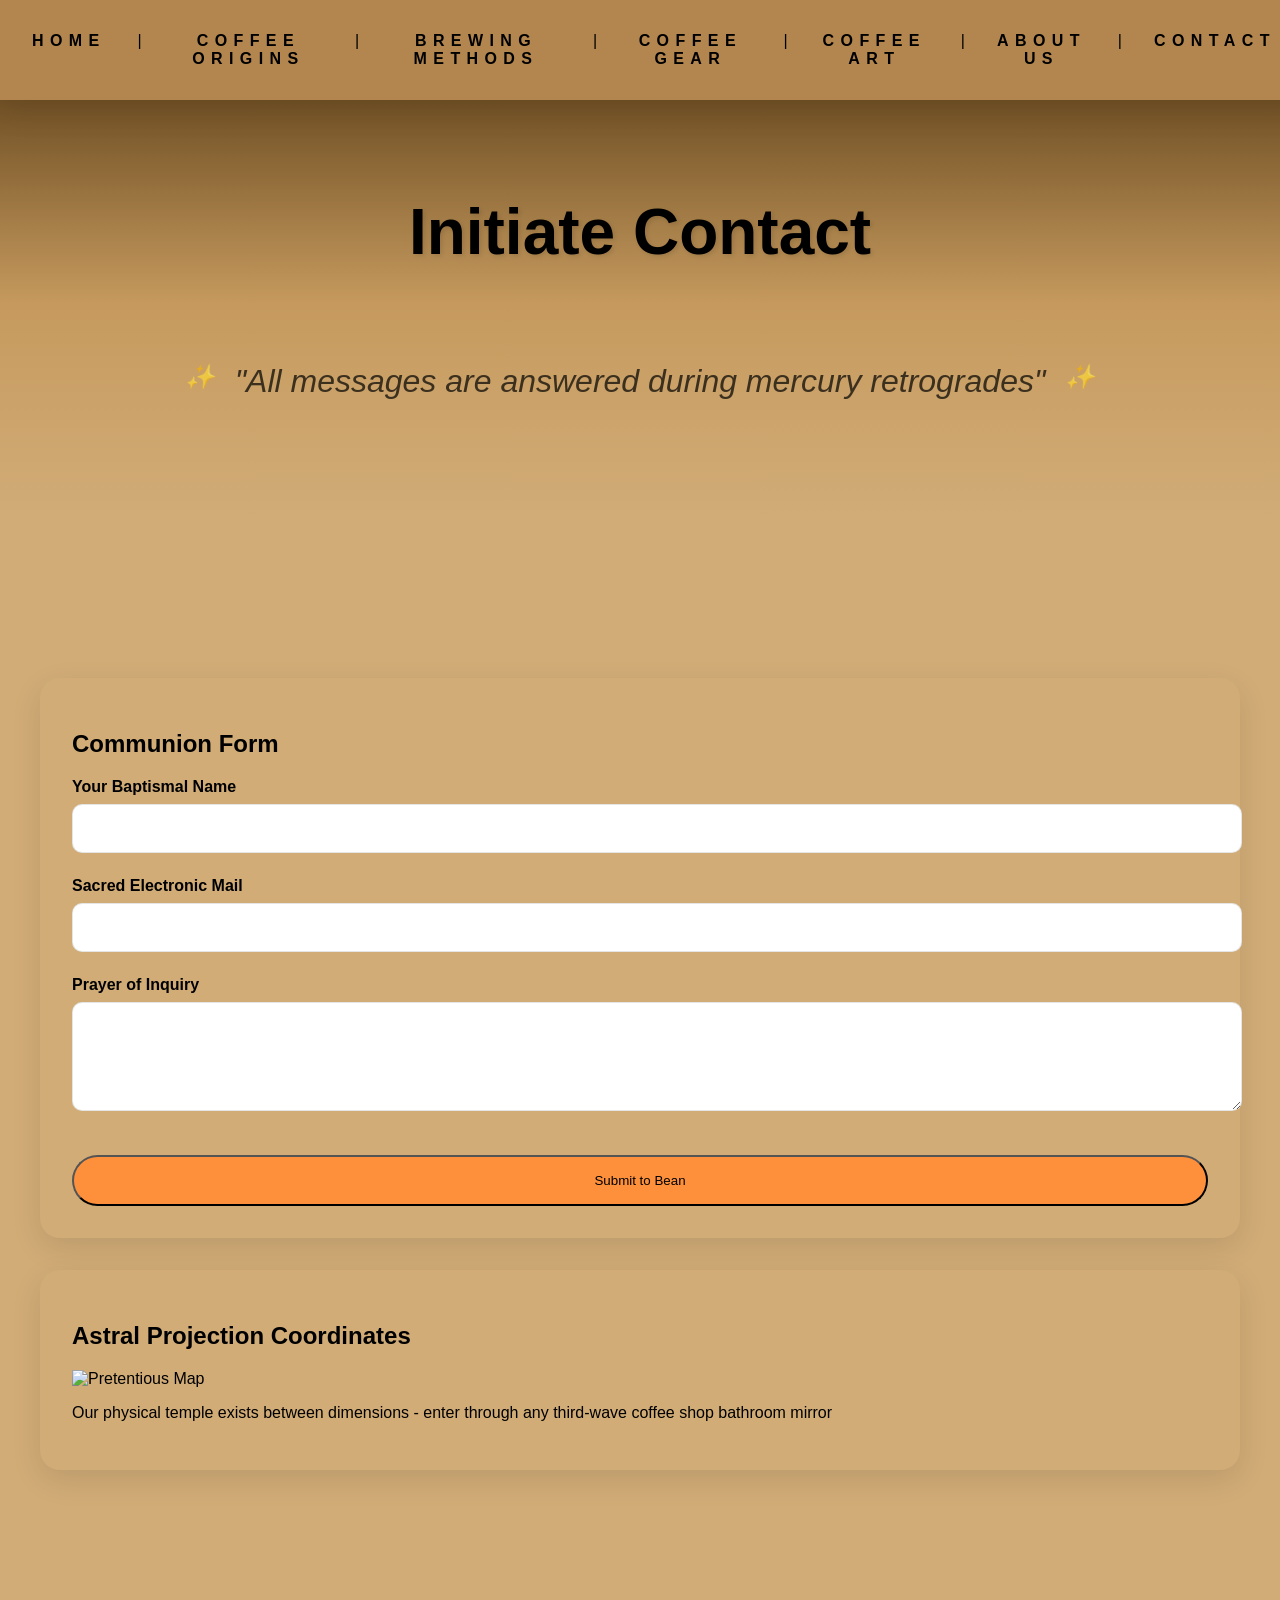
==== contact.html @ 89cf46e0 "Add files via upload" ====
<!DOCTYPE html>
<html lang="en">
<head>
    <meta charset="UTF-8">
    <meta name="viewport" content="width=device-width, initial-scale=1.0">
    <link rel="icon" type="image/x-icon" href="coffee-cup_924514.png">

    <!-- Google Analytics -->
    <script async src="https://www.googletagmanager.com/gtag/js?id=G-5EECN0SVDY"></script>
    <script>
      window.dataLayer = window.dataLayer || [];
      function gtag(){dataLayer.push(arguments);}
      gtag('js', new Date());
      gtag('config', 'G-5EECN0SVDY');
    </script>
    
    <!-- Userway Accessibility Widget -->
    <script src="https://cdn.userway.org/widget.js" data-account="xk2VcBqPvJ"></script>
    
    <title>Communion</title>
    <link rel="stylesheet" href="stylesheet.css">
</head>
<body class="sacred-scroll">
    <nav class="nav">
        <div class="nav-links">
            <a href="index.html" class="nav-link">Home</a>|
            <a href="beans.html" class="nav-link">Coffee Origins</a>|
            <a href="brewing.html" class="nav-link">Brewing Methods</a>|
            <a href="products.html" class="nav-link">Coffee Gear</a>|
            <a href="gallery.html" class="nav-link">Coffee Art</a>|
            <a href="about.html" class="nav-link">About Us</a>|
            <a href="contact.html" class="nav-link">Contact</a>|
        </div>
    </nav>
    
    <section class="hero">
        <h1>Initiate Contact</h1>
        <p class="pretentious-quote">"All messages are answered during mercury retrogrades"</p>
    </section>

    <main>
        <section class="content-section">
            <div class="bean-card">
                <h2>Communion Form</h2>
                <form class="enlightenment-form">
                    <div class="form-group">
                        <label for="name">Your Baptismal Name</label>
                        <input type="text" id="name" required>
                    </div>
                    
                    <div class="form-group">
                        <label for="email">Sacred Electronic Mail</label>
                        <input type="email" id="email" required>
                    </div>

                    <div class="form-group">
                        <label for="prayer">Prayer of Inquiry</label>
                        <textarea id="prayer" rows="5" required></textarea>
                    </div>

                    <button type="submit" class="enlightenment-cta">Submit to Bean</button>
                </form>
            </div>

            <div class="bean-card">
                <h2>Astral Projection Coordinates</h2>
                <img src="map.jpg" alt="Pretentious Map" class="sacred-map">
                <p>Our physical temple exists between dimensions - enter through any third-wave coffee shop bathroom mirror</p>
            </div>
        </section>
    </main>
    
    <!-- Footer -->
</body>
</html>
---- stylesheet.css ----
/* Here is the opening section for my styles*/

    :root {
        --sacred-beige: #d1ac77;
        --cool-brown:#b2864e;
        --ceremonial-brown: #6e4e23;
        --enlightenment-gold: #ff903b;
        --third-wave-shadow: 0 10px 30px rgba(0, 0, 0, 0.1);
    }

    body {
        margin: 0;
        font-family: 'Inter', sans-serif;
        background: var(--sacred-beige);
        min-height: 100vh;
        display: flex;
        flex-direction: column;
    }

    .nav {
        padding: 2rem;
        background: var(--cool-brown);
        position: fixed;
        width: 100%;
        box-shadow: var(--third-wave-shadow);
        backdrop-filter: blur(10px);
        z-index: 1000;

    }

    .nav-links {
        display: flex;
        gap: 2rem;
        justify-content: center;
        list-style: none;
        padding: 0;
    }

    .nav-link {
        text-decoration: none;
        text-transform: uppercase;
        letter-spacing: 0.4em;
        font-weight: 350;
        transition: all 0.5s ease;
        position: relative;
        color: black;
        font-weight: 550;
        text-align: center;
    }

    .nav-link:hover {
        transform: scale(1.1);
        color: var(--enlightenment-gold);
    }

    .nav-link::after {
        content: '☕';
        position: absolute;
        right: -20px;
        opacity: 0;
        transition: opacity 0.3s ease;
    }

    .nav-link:hover::after {
        opacity: 1;
    }

    .hero {
        height: 300px;
        display: flex;
        align-items: center;
        justify-content: center;
        flex-direction: column;
        text-align: center;
        padding: 4rem;
        position: relative;
        margin-top: 90px;
        background:
        linear-gradient(to bottom, #6e4e23, #c69a5e, #d1ac77),
        url("coffee-background.png") no-repeat, center;
    }

    .hero h1 {
        font-size: 4rem;
        margin-bottom: 2rem;
        font-weight: 700;
        line-height: 1.1;
        text-shadow: 2px 2px 4px rgba(0, 0, 0, 0.1);
    }

    .content-section {
        padding: 8rem 2rem;
        max-width: 1200px;
        margin: 0 auto;
    }

    .bean-card {
        background: var(--sacred-beige);
        padding: 2rem;
        border-radius: 20px;
        box-shadow: var(--third-wave-shadow);
        margin: 2rem 0;
        transition: transform 0.3s ease;
    }

    .bean-card:hover {
        transform: translateY(-10px);
    }

    .pretentious-quote {
        font-size: 2rem;
        text-align: center;
        margin: 4rem 0;
        font-style: italic;
        opacity: 0.7;
        position: relative;
    }

    .pretentious-quote::before,
    .pretentious-quote::after {
        content: '✨';
        position: absolute;
        font-size: 1.5rem;
    }

    .pretentious-quote::before { left: -50px; }
    .pretentious-quote::after { right: -50px; }

    footer {
        margin-top: auto;
        padding: 2rem;
        text-align: center;
        background: linear-gradient(to bottom,#d1ac77, #c69a5e, #6e4e23, #563d1b);
    }
    footer a:last-child {
        opacity: 0; /* Hide initially */
        visibility: hidden;
        transition: opacity 0.3s ease-in-out;
    }
    
    footer:hover a:last-child {
        opacity: 1; /* Show on hover */
        visibility: visible;
    }

    .blob {
        position: fixed;
        width: 500px;
        height: 500px;
        background: linear-gradient(45deg, var(--enlightenment-gold), #FFB300);
        border-radius: 50%;
        opacity: 0.05;
        z-index: -1;
    }

    .blob:nth-child(1) { top: -200px; left: -200px; }
    .blob:nth-child(2) { bottom: -300px; right: -200px; }

    .sacred-list .list-item {
        padding: 2rem;
        margin: 2rem 0;
        border-left: 4px solid var(--enlightenment-gold);
    }

    .tenet-grid {
        display: grid;
        gap: 2rem;
        grid-template-columns: repeat(auto-fit, minmax(300px, 1fr));
    }

    .blasphemy-alert {
        background: #fff3e0;
        padding: 2rem;
        border-radius: 15px;
        text-align: center;
    }

    .pathway {
        display: flex;
        justify-content: space-between;
        gap: 2rem;
    }

    .step-number {
        font-size: 2.5rem;
        opacity: 0.5;
    }

    .quiz-options {
        list-style: none;
        margin: 1rem 0;
    }

    .quiz-options {
        padding: 0.5rem;
        margin: 0.5rem 0;
        background: rgba(0,0,0,0.03);
        border-radius: 5px;
    }

    .enlightenment-cta {
        display: inline-block;
        padding: 1rem 2rem;
        background: var(--enlightenment-gold);
        border-radius: 50px;
        text-decoration: none;
        margin-top: 1rem;
        transition: transform 0.3s ease;
    }

    .enlightenment-cta:hover {
        transform: translateX(10px);
    }
    .bean-grid, .art-grid {
        display: grid;
        gap: 2rem;
        grid-template-columns: repeat(auto-fit, minmax(250px, 1fr));
    }

    .bean-type img, .art-piece img {
        height: 300px;
        object-fit: cover;
        border-radius: 15px;
        margin-bottom: 1rem;
    }

    .purity-list {
        list-style: none;
        font-size: 1.2rem;
    }

    .purity-list li {
        padding: 1rem;
        margin: 1rem 0;
        background: rgba(0,0,0,0.03);
        border-radius: 10px;
    }

    .enlightenment-form {
        display: flex;
        flex-direction: column;
        gap: 1.5rem;
    }

    .form-group label {
        display: block;
        margin-bottom: 0.5rem;
        font-weight: bold;
    }

    .form-group input, 
    .form-group textarea {
        width: 100%;
        padding: 1rem;
        border: 1px solid rgba(0,0,0,0.1);
        border-radius: 10px;
    }

    .sacred-map {
        height: 400px;
        object-fit: cover;
    }

    .timeline .era {
        padding: 2rem;
        border-left: 3px solid var(--enlightenment-gold);
        margin: 2rem 0;
    }
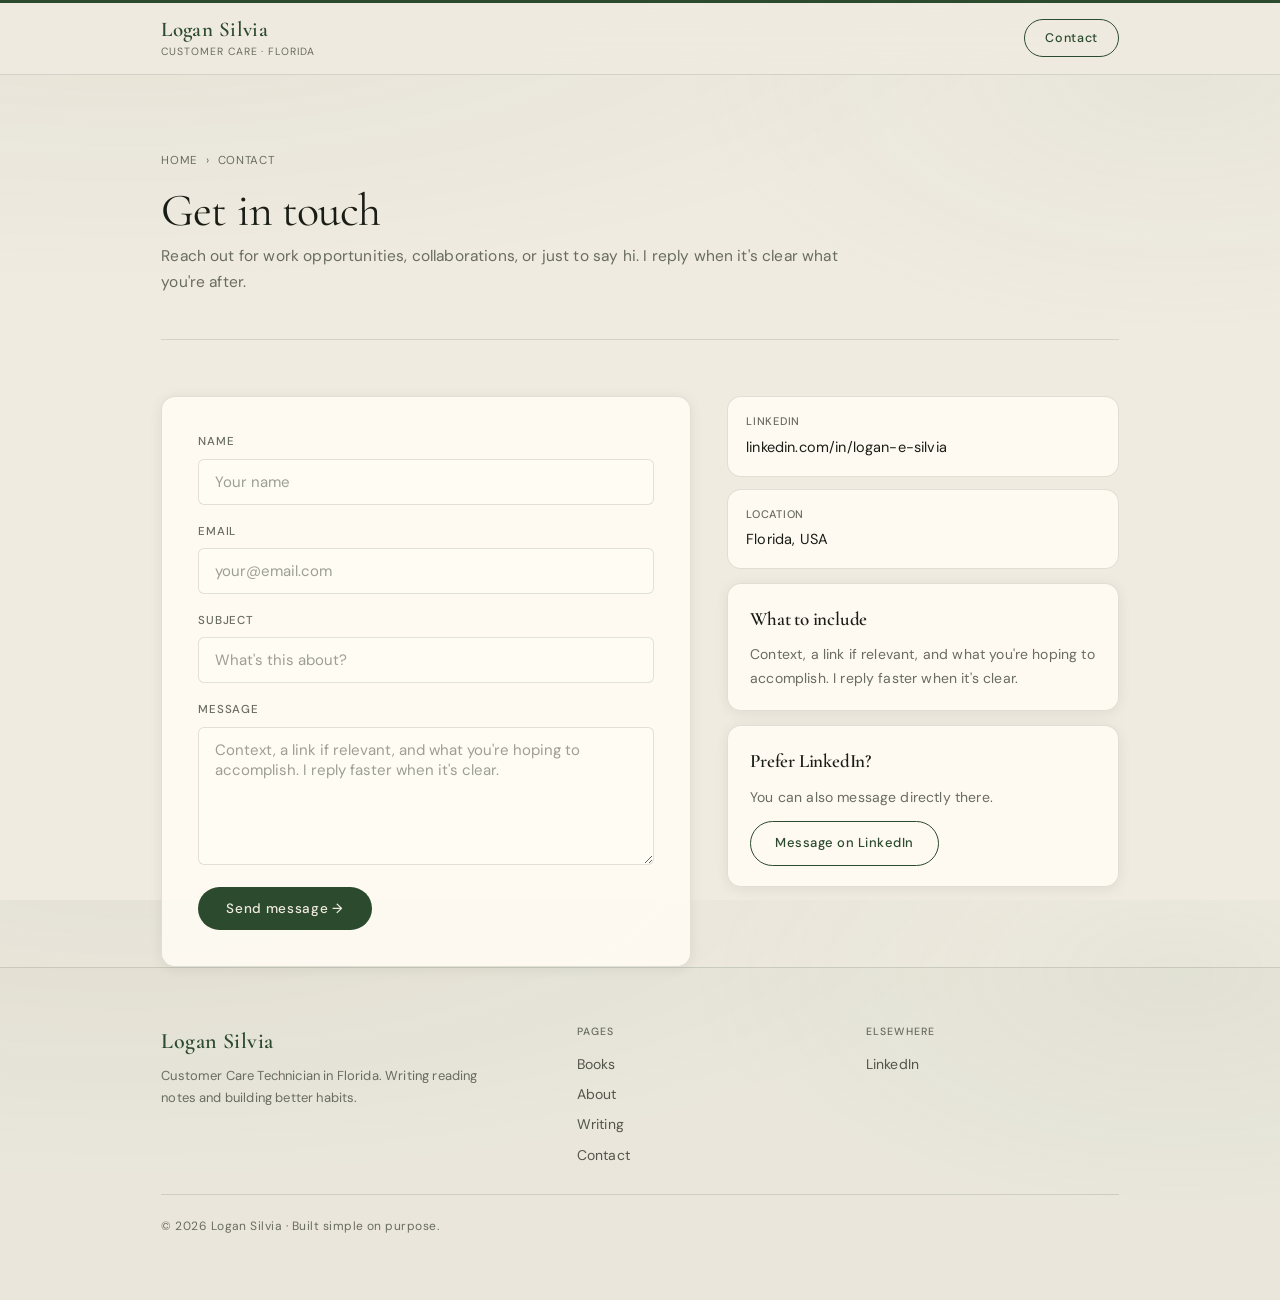
==== commit 87e96d6d: "Move site files to root directory and remove v3 folder" ====
--- a/contact.html
+++ b/contact.html
@@ -1,75 +1,188 @@
-<!DOCTYPE html>
-<html lang="en">
-<head>
-    <meta charset="UTF-8">
-    <meta name="viewport" content="width=device-width, initial-scale=1.0">
-    <link rel="icon" type="image/x-icon" href="coffee-cup_924514.png">
-
-    <!-- Google Analytics -->
-    <script async src="https://www.googletagmanager.com/gtag/js?id=G-5EECN0SVDY"></script>
-    <script>
-      window.dataLayer = window.dataLayer || [];
-      function gtag(){dataLayer.push(arguments);}
-      gtag('js', new Date());
-      gtag('config', 'G-5EECN0SVDY');
-    </script>
-    
-    <!-- Userway Accessibility Widget -->
-    <script src="https://cdn.userway.org/widget.js" data-account="xk2VcBqPvJ"></script>
-    
-    <title>Communion</title>
-    <link rel="stylesheet" href="stylesheet.css">
-</head>
-<body class="sacred-scroll">
-    <nav class="nav">
-        <div class="nav-links">
-            <a href="index.html" class="nav-link">Home</a>|
-            <a href="beans.html" class="nav-link">Coffee Origins</a>|
-            <a href="brewing.html" class="nav-link">Brewing Methods</a>|
-            <a href="products.html" class="nav-link">Coffee Gear</a>|
-            <a href="gallery.html" class="nav-link">Coffee Art</a>|
-            <a href="about.html" class="nav-link">About Us</a>|
-            <a href="contact.html" class="nav-link">Contact</a>|
-        </div>
-    </nav>
-    
-    <section class="hero">
-        <h1>Initiate Contact</h1>
-        <p class="pretentious-quote">"All messages are answered during mercury retrogrades"</p>
-    </section>
-
-    <main>
-        <section class="content-section">
-            <div class="bean-card">
-                <h2>Communion Form</h2>
-                <form class="enlightenment-form">
-                    <div class="form-group">
-                        <label for="name">Your Baptismal Name</label>
-                        <input type="text" id="name" required>
-                    </div>
-                    
-                    <div class="form-group">
-                        <label for="email">Sacred Electronic Mail</label>
-                        <input type="email" id="email" required>
-                    </div>
-
-                    <div class="form-group">
-                        <label for="prayer">Prayer of Inquiry</label>
-                        <textarea id="prayer" rows="5" required></textarea>
-                    </div>
-
-                    <button type="submit" class="enlightenment-cta">Submit to Bean</button>
-                </form>
-            </div>
-
-            <div class="bean-card">
-                <h2>Astral Projection Coordinates</h2>
-                <img src="map.jpg" alt="Pretentious Map" class="sacred-map">
-                <p>Our physical temple exists between dimensions - enter through any third-wave coffee shop bathroom mirror</p>
-            </div>
-        </section>
-    </main>
-    
-    <!-- Footer -->
-</body>
-</html>+<!doctype html>
+<html lang="en">
+
+<!-- Google tag (gtag.js) -->
+<script async src="https://www.googletagmanager.com/gtag/js?id=G-5EECN0SVDY"></script>
+<script>
+  window.dataLayer = window.dataLayer || [];
+  function gtag(){dataLayer.push(arguments);}
+  gtag('js', new Date());
+  gtag('config', 'G-5EECN0SVDY');
+</script>
+
+<head>
+  <meta charset="utf-8">
+  <meta name="viewport" content="width=device-width, initial-scale=1">
+  <meta name="description" content="Contact Logan Silvia.">
+  <title>Contact — Logan Silvia</title>
+  <link rel="preconnect" href="https://fonts.googleapis.com">
+  <link rel="preconnect" href="https://fonts.gstatic.com" crossorigin>
+  <link href="https://fonts.googleapis.com/css2?family=Cormorant+Garamond:ital,wght@0,300;0,400;0,600;1,300;1,400&family=DM+Sans:opsz,wght@9..40,300;9..40,400;9..40,500&display=swap" rel="stylesheet">
+  <link rel="stylesheet" href="style.css">
+  <style>
+    .form-wrap {
+      background: var(--surface);
+      border: 1px solid var(--line);
+      border-radius: var(--radius-lg);
+      padding: clamp(22px, 4vw, 36px);
+      box-shadow: var(--shadow-sm);
+    }
+    .submit-btn {
+      display: inline-flex;
+      align-items: center;
+      gap: 9px;
+      padding: 13px 28px;
+      background: var(--green);
+      color: var(--bg);
+      border: none;
+      border-radius: 999px;
+      font-family: 'DM Sans', sans-serif;
+      font-size: 13.5px;
+      font-weight: 500;
+      letter-spacing: .05em;
+      cursor: pointer;
+      transition: background .2s, transform .18s, box-shadow .18s;
+      margin-top: 4px;
+    }
+    .submit-btn:hover {
+      background: #1e3520;
+      transform: translateY(-1px);
+      box-shadow: 0 4px 20px rgba(28,52,30,.28);
+    }
+    .honeypot { display: none; }
+  </style>
+</head>
+<body>
+
+<header class="topbar">
+  <div class="wrap">
+    <nav class="nav">
+      <a class="brand" href="index.html" aria-label="Logan Silvia — Home">
+        <span class="brand-name">Logan Silvia</span>
+        <span class="brand-sub">Customer Care · Florida</span>
+      </a>
+      <a class="nav-cta" href="contact.html">Contact</a>
+    </nav>
+  </div>
+</header>
+
+<main>
+  <div class="wrap">
+    <div class="page-header reveal">
+      <div class="breadcrumb">
+        <a href="index.html">Home</a>
+        <span>›</span>
+        <span>Contact</span>
+      </div>
+      <h1 class="page-title">Get in touch</h1>
+      <p class="page-lead">Reach out for work opportunities, collaborations, or just to say hi. I reply when it's clear what you're after.</p>
+    </div>
+
+    <div class="two-col">
+
+      <!-- Form -->
+      <div class="reveal">
+        <div class="form-wrap">
+          <form
+            name="contact"
+            method="POST"
+            action="/success.html"
+            data-netlify="true"
+            netlify-honeypot="bot-field"
+          >
+            <input type="hidden" name="form-name" value="contact">
+            <p class="honeypot">
+              <label>Don't fill this out: <input name="bot-field"></label>
+            </p>
+
+            <div class="field">
+              <label for="name">Name</label>
+              <input type="text" id="name" name="name" placeholder="Your name" required>
+            </div>
+
+            <div class="field">
+              <label for="email">Email</label>
+              <input type="email" id="email" name="email" placeholder="your@email.com" required>
+            </div>
+
+            <div class="field">
+              <label for="subject">Subject</label>
+              <input type="text" id="subject" name="subject" placeholder="What's this about?">
+            </div>
+
+            <div class="field">
+              <label for="message">Message</label>
+              <textarea id="message" name="message" placeholder="Context, a link if relevant, and what you're hoping to accomplish. I reply faster when it's clear." required></textarea>
+            </div>
+
+            <button class="submit-btn" type="submit">Send message →</button>
+          </form>
+        </div>
+      </div>
+
+      <!-- Sidebar -->
+      <aside class="reveal">
+        <div class="contact-item">
+          <div>
+            <span class="contact-item-label">LinkedIn</span>
+            <span class="contact-item-val">
+              <a href="https://www.linkedin.com/in/logan-e-silvia/" target="_blank" rel="noopener">
+                linkedin.com/in/logan-e-silvia
+              </a>
+            </span>
+          </div>
+        </div>
+
+        <div class="contact-item">
+          <div>
+            <span class="contact-item-label">Location</span>
+            <span class="contact-item-val">Florida, USA</span>
+          </div>
+        </div>
+
+        <div class="info-block" style="margin-top:14px;">
+          <h3>What to include</h3>
+          <p>Context, a link if relevant, and what you're hoping to accomplish. I reply faster when it's clear.</p>
+        </div>
+
+        <div class="info-block" style="margin-top:14px;">
+          <h3>Prefer LinkedIn?</h3>
+          <p style="margin-bottom:12px;">You can also message directly there.</p>
+          <a class="btn btn-outline" href="https://www.linkedin.com/in/logan-e-silvia/" target="_blank" rel="noopener">Message on LinkedIn</a>
+        </div>
+      </aside>
+
+    </div>
+  </div>
+</main>
+
+<footer>
+  <div class="wrap">
+    <div class="foot-grid">
+      <div class="foot-brand-col">
+        <span class="foot-brand">Logan Silvia</span>
+        <p class="foot-tagline">Customer Care Technician in Florida. Writing reading notes and building better habits.</p>
+      </div>
+      <div>
+        <span class="foot-col-label">Pages</span>
+        <div class="foot-links">
+          <a href="books.html">Books</a>
+          <a href="about.html">About</a>
+          <a href="writing.html">Writing</a>
+          <a href="contact.html">Contact</a>
+        </div>
+      </div>
+      <div>
+        <span class="foot-col-label">Elsewhere</span>
+        <div class="foot-links">
+          <a href="https://www.linkedin.com/in/logan-e-silvia/" target="_blank" rel="noopener">LinkedIn</a>
+        </div>
+      </div>
+    </div>
+    <p class="foot-copy">© <span id="yr"></span> Logan Silvia · Built simple on purpose.</p>
+  </div>
+</footer>
+
+<script src="site.js" defer></script>
+</body>
+</html>
--- a/style.css
+++ b/style.css
@@ -0,0 +1,674 @@
+/* ============================================
+   Logan Silvia — style.css
+   Earthy Botanical Journal aesthetic
+   Fonts: Cormorant Garamond + DM Sans
+   ============================================ */
+
+/* ── Variables ── */
+:root {
+  --bg:        #f0ebe1;
+  --bg2:       #e9e3d8;
+  --surface:   rgba(255,252,244,.88);
+  --surface2:  rgba(255,252,244,.50);
+  --text:      #1a1d16;
+  --muted:     #696c61;
+  --green:     #2c4a2e;
+  --green2:    #4d7452;
+  --sage:      #7a9e7e;
+  --line:      rgba(30,44,25,.13);
+  --shadow:    0 6px 40px rgba(18,32,16,.10);
+  --shadow-sm: 0 2px 14px rgba(18,32,16,.07);
+  --radius:    6px;
+  --radius-lg: 14px;
+  --max:       1060px;
+  --pad:       clamp(20px, 4vw, 52px);
+  --h1:        clamp(54px, 9vw, 104px);
+  --h2:        clamp(28px, 4.5vw, 46px);
+  --h3:        clamp(17px, 2.2vw, 21px);
+}
+
+/* ── Reset ── */
+*, *::before, *::after { box-sizing: border-box; }
+html, body { margin: 0; height: 100%; }
+img { max-width: 100%; display: block; }
+a { color: inherit; text-decoration: none; }
+h1,h2,h3,h4 { margin: 0; }
+p { margin: 0; }
+
+/* ── Base ── */
+body {
+  font-family: 'DM Sans', sans-serif;
+  font-size: 16px;
+  line-height: 1.6;
+  letter-spacing: .01em;
+  color: var(--text);
+  background-color: var(--bg);
+  background-image:
+    radial-gradient(ellipse 140% 70% at 10% -5%, rgba(58,90,50,.07), transparent 52%),
+    radial-gradient(ellipse 80% 60% at 92% 8%,  rgba(122,158,126,.08), transparent 48%);
+  overflow-x: hidden;
+}
+
+/* Top accent bar */
+body::before {
+  content: '';
+  position: fixed;
+  top: 0; left: 0; right: 0;
+  height: 3px;
+  background: var(--green);
+  z-index: 200;
+}
+
+/* ── Layout ── */
+.wrap {
+  max-width: var(--max);
+  margin: 0 auto;
+  padding: 0 var(--pad);
+}
+
+/* ── Nav ── */
+.topbar {
+  position: sticky;
+  top: 3px;
+  z-index: 100;
+  backdrop-filter: blur(18px);
+  -webkit-backdrop-filter: blur(18px);
+  background: rgba(240,235,225,.84);
+  border-bottom: 1px solid var(--line);
+}
+.nav {
+  display: flex;
+  align-items: center;
+  justify-content: space-between;
+  padding: 16px 0;
+}
+.brand {
+  text-decoration: none;
+  line-height: 1;
+}
+.brand-name {
+  font-family: 'Cormorant Garamond', serif;
+  font-size: 21px;
+  font-weight: 600;
+  letter-spacing: .02em;
+  color: var(--green);
+  display: block;
+  padding-bottom: 5px;
+}
+.brand-sub {
+  display: block;
+  font-family: 'DM Sans', sans-serif;
+  font-size: 10.5px;
+  font-weight: 400;
+  letter-spacing: .09em;
+  text-transform: uppercase;
+  color: var(--muted);
+  margin-top: 2px;
+}
+.nav-cta {
+  display: inline-flex;
+  align-items: center;
+  gap: 7px;
+  padding: 8px 20px;
+  border: 1px solid var(--green);
+  border-radius: 999px;
+  font-size: 12.5px;
+  font-weight: 500;
+  letter-spacing: .05em;
+  color: var(--green);
+  transition: background .2s, color .2s;
+}
+.nav-cta:hover {
+  background: var(--green);
+  color: var(--bg);
+}
+
+/* ── Hero ── */
+.hero {
+  position: relative;
+  height: 86vh;
+  min-height: 480px;
+  display: flex;
+  align-items: flex-end;
+  overflow: hidden;
+}
+.hero-img {
+  position: absolute;
+  inset: 0;
+  width: 100%;
+  height: 100%;
+  object-fit: cover;
+  object-position: center 55%;
+}
+.hero-overlay {
+  position: absolute;
+  inset: 0;
+  background: linear-gradient(
+    to bottom,
+    rgba(8,16,6,.38) 0%,
+    rgba(8,16,6,.52) 40%,
+    rgba(8,16,6,.86) 100%
+  );
+}
+.hero-content {
+  position: relative;
+  z-index: 2;
+  width: 100%;
+  padding: 0 var(--pad) clamp(40px, 8vh, 90px);
+  max-width: calc(var(--max) + var(--pad) * 2);
+  margin: 0 auto;
+}
+.hero-eyebrow {
+  font-family: 'DM Sans', sans-serif;
+  font-size: 11px;
+  font-weight: 500;
+  letter-spacing: .16em;
+  text-transform: uppercase;
+  color: rgba(255,255,255,.78);
+  display: block;
+  margin-bottom: 14px;
+}
+.hero h1 {
+  font-family: 'Cormorant Garamond', serif;
+  font-size: var(--h1);
+  font-weight: 500;
+  letter-spacing: -.025em;
+  line-height: .92;
+  color: #fff;
+  text-shadow: 0 2px 24px rgba(0,0,0,.35);
+  margin-bottom: 18px;
+}
+.hero-sub {
+  font-size: 15.5px;
+  color: rgba(255,255,255,.88);
+  letter-spacing: .02em;
+  max-width: 48ch;
+  line-height: 1.65;
+  text-shadow: 0 1px 8px rgba(0,0,0,.3);
+}
+.hero-actions {
+  display: flex;
+  gap: 12px;
+  margin-top: 24px;
+  flex-wrap: wrap;
+}
+
+/* ── Buttons ── */
+.btn {
+  display: inline-flex;
+  align-items: center;
+  gap: 8px;
+  padding: 11px 24px;
+  border-radius: 999px;
+  font-size: 13px;
+  font-weight: 500;
+  letter-spacing: .04em;
+  border: 1px solid transparent;
+  cursor: pointer;
+  transition: transform .18s ease, background .18s ease, box-shadow .18s ease, color .18s ease;
+  white-space: nowrap;
+}
+.btn:hover { transform: translateY(-1px); }
+.btn-primary {
+  background: var(--green);
+  color: var(--bg);
+  border-color: var(--green);
+}
+.btn-primary:hover {
+  background: #1e3520;
+  box-shadow: 0 4px 22px rgba(28,52,30,.30);
+}
+.btn-outline {
+  background: transparent;
+  color: var(--green);
+  border-color: var(--green);
+}
+.btn-outline:hover {
+  background: var(--green);
+  color: var(--bg);
+}
+.btn-ghost {
+  background: var(--surface);
+  color: var(--text);
+  border-color: var(--line);
+}
+.btn-ghost:hover {
+  background: rgba(255,252,244,.96);
+  box-shadow: var(--shadow-sm);
+}
+.btn-hero {
+  background: rgba(255,255,255,.14);
+  color: #fff;
+  border-color: rgba(255,255,255,.38);
+  backdrop-filter: blur(4px);
+}
+.btn-hero:hover {
+  background: rgba(255,255,255,.24);
+  border-color: rgba(255,255,255,.6);
+}
+.btn-hero-primary {
+  background: #fff;
+  color: var(--green);
+  border-color: #fff;
+}
+.btn-hero-primary:hover {
+  background: var(--bg);
+  box-shadow: 0 4px 22px rgba(0,0,0,.18);
+}
+
+/* ── Sections ── */
+section { padding: clamp(52px, 7.5vw, 96px) 0; }
+section + section { padding-top: 0; }
+.section-label {
+  display: block;
+  font-family: 'DM Sans', sans-serif;
+  font-size: 11px;
+  font-weight: 500;
+  letter-spacing: .14em;
+  text-transform: uppercase;
+  color: var(--sage);
+  margin-bottom: 8px;
+}
+.section-title {
+  font-family: 'Cormorant Garamond', serif;
+  font-size: var(--h2);
+  font-weight: 400;
+  letter-spacing: -.015em;
+  line-height: 1.1;
+  color: var(--text);
+  margin-bottom: 12px;
+}
+.section-lead {
+  font-size: 15px;
+  color: var(--muted);
+  max-width: 62ch;
+  line-height: 1.7;
+}
+.section-head {
+  margin-bottom: clamp(24px, 3.5vw, 40px);
+}
+
+/* ── Cards ── */
+.card-grid {
+  display: grid;
+  grid-template-columns: repeat(3, 1fr);
+  gap: 18px;
+}
+@media (max-width: 840px) {
+  .card-grid { grid-template-columns: 1fr 1fr; }
+}
+@media (max-width: 560px) {
+  .card-grid { grid-template-columns: 1fr; }
+}
+
+.card {
+  background: var(--surface);
+  border: 1px solid var(--line);
+  border-radius: var(--radius-lg);
+  padding: 26px 22px;
+  box-shadow: var(--shadow-sm);
+  transition: transform .22s ease, box-shadow .22s ease, border-color .22s ease;
+}
+a.card { display: block; color: inherit; }
+.card:hover {
+  transform: translateY(-3px);
+  box-shadow: var(--shadow);
+  border-color: rgba(44,74,46,.22);
+}
+.card-icon {
+  font-size: 26px;
+  display: block;
+  margin-bottom: 14px;
+}
+.card h3 {
+  font-family: 'Cormorant Garamond', serif;
+  font-size: 22px;
+  font-weight: 600;
+  letter-spacing: -.01em;
+  margin-bottom: 8px;
+  color: var(--text);
+}
+.card p {
+  font-size: 14px;
+  color: var(--muted);
+  line-height: 1.7;
+  margin-bottom: 18px;
+}
+.card-link {
+  font-size: 12.5px;
+  font-weight: 500;
+  letter-spacing: .05em;
+  color: var(--green);
+  display: inline-flex;
+  align-items: center;
+  gap: 5px;
+}
+
+/* ── Page Header ── */
+.page-header {
+  padding: clamp(44px, 7vw, 80px) 0 clamp(24px, 3.5vw, 44px);
+  border-bottom: 1px solid var(--line);
+  margin-bottom: clamp(32px, 5vw, 56px);
+}
+.breadcrumb {
+  display: flex;
+  align-items: center;
+  gap: 8px;
+  font-size: 11.5px;
+  color: var(--muted);
+  letter-spacing: .06em;
+  text-transform: uppercase;
+  margin-bottom: 16px;
+}
+.breadcrumb a:hover { color: var(--green); }
+.page-title {
+  font-family: 'Cormorant Garamond', serif;
+  font-size: var(--h2);
+  font-weight: 400;
+  letter-spacing: -.02em;
+  line-height: 1.05;
+  color: var(--text);
+  margin-bottom: 10px;
+}
+.page-lead {
+  font-size: 15.5px;
+  color: var(--muted);
+  max-width: 64ch;
+  line-height: 1.65;
+}
+
+/* ── Post List ── */
+.post-list {
+  display: flex;
+  flex-direction: column;
+  gap: 14px;
+}
+.post {
+  background: var(--surface);
+  border: 1px solid var(--line);
+  border-radius: var(--radius-lg);
+  padding: 20px 22px;
+  transition: border-color .2s ease;
+}
+.post:hover { border-color: rgba(44,74,46,.22); }
+.post-meta {
+  display: flex;
+  flex-wrap: wrap;
+  gap: 7px;
+  margin-bottom: 9px;
+}
+.tag {
+  display: inline-flex;
+  align-items: center;
+  padding: 3px 10px;
+  border-radius: 999px;
+  font-size: 11px;
+  font-weight: 500;
+  letter-spacing: .05em;
+  text-transform: uppercase;
+  border: 1px solid var(--line);
+  background: var(--surface2);
+  color: var(--muted);
+}
+.post h3 {
+  font-family: 'Cormorant Garamond', serif;
+  font-size: 20px;
+  font-weight: 600;
+  letter-spacing: -.01em;
+  margin-bottom: 6px;
+  color: var(--text);
+}
+.post p {
+  font-size: 14px;
+  color: var(--muted);
+  line-height: 1.7;
+}
+
+/* ── Chips ── */
+.chips {
+  display: flex;
+  flex-wrap: wrap;
+  gap: 8px;
+}
+.chip {
+  padding: 6px 14px;
+  border-radius: 999px;
+  font-size: 12px;
+  font-weight: 500;
+  letter-spacing: .04em;
+  border: 1px solid var(--line);
+  background: var(--surface2);
+  color: var(--text);
+}
+
+/* ── Two-column layout ── */
+.two-col {
+  display: grid;
+  grid-template-columns: 1.15fr .85fr;
+  gap: 36px;
+  align-items: start;
+}
+@media (max-width: 800px) {
+  .two-col { grid-template-columns: 1fr; }
+}
+
+/* ── Info blocks (sidebar) ── */
+.info-block {
+  background: var(--surface);
+  border: 1px solid var(--line);
+  border-radius: var(--radius-lg);
+  padding: 20px 22px;
+  box-shadow: var(--shadow-sm);
+}
+.info-block + .info-block { margin-top: 14px; }
+.info-block h3 {
+  font-family: 'Cormorant Garamond', serif;
+  font-size: 19px;
+  font-weight: 600;
+  margin-bottom: 8px;
+  letter-spacing: -.01em;
+}
+.info-block p {
+  font-size: 14px;
+  color: var(--muted);
+  line-height: 1.72;
+}
+
+/* ── Section divider ── */
+.divider {
+  height: 1px;
+  background: var(--line);
+  border-radius: 999px;
+  margin: 28px 0;
+}
+
+/* ── Intro nav links (homepage) ── */
+.intro-links {
+  display: flex;
+  flex-direction: column;
+  gap: 11px;
+  padding-top: 65px;
+
+}
+.nav-item {
+  display: flex;
+  align-items: center;
+  gap: 16px;
+  padding: 17px 20px;
+  background: var(--surface);
+  border: 1px solid var(--line);
+  border-radius: var(--radius-lg);
+  box-shadow: var(--shadow-sm);
+  transition: transform .2s ease, box-shadow .2s ease, border-color .2s ease;
+  color: inherit;
+}
+.nav-item:hover {
+  transform: translateX(5px);
+  box-shadow: var(--shadow);
+  border-color: rgba(44,74,46,.2);
+}
+.nav-item-icon { display: none; }
+.nav-item-label {
+  font-family: 'Cormorant Garamond', serif;
+  font-size: 20px;
+  font-weight: 600;
+  color: var(--text);
+  display: block;
+  letter-spacing: -.01em;
+  line-height: 1;
+}
+.nav-item-desc {
+  font-size: 12.5px;
+  color: var(--muted);
+  display: block;
+  margin-top: 3px;
+  letter-spacing: .01em;
+}
+.nav-item-arrow {
+  margin-left: auto;
+  font-size: 18px;
+  color: var(--sage);
+  transition: transform .2s ease;
+  flex-shrink: 0;
+}
+.nav-item:hover .nav-item-arrow {
+  transform: translateX(4px);
+  color: var(--green);
+}
+
+/* ── Forms ── */
+.field {
+  display: flex;
+  flex-direction: column;
+  gap: 7px;
+  margin-bottom: 18px;
+}
+label {
+  font-size: 11.5px;
+  font-weight: 500;
+  letter-spacing: .07em;
+  text-transform: uppercase;
+  color: var(--muted);
+}
+input, textarea, select {
+  width: 100%;
+  padding: 12px 16px;
+  border: 1px solid var(--line);
+  border-radius: var(--radius);
+  background: var(--surface);
+  color: var(--text);
+  font-family: 'DM Sans', sans-serif;
+  font-size: 15px;
+  outline: none;
+  transition: border-color .2s, box-shadow .2s;
+  appearance: none;
+}
+textarea { min-height: 138px; resize: vertical; }
+input:focus, textarea:focus {
+  border-color: var(--sage);
+  box-shadow: 0 0 0 3px rgba(122,158,126,.18);
+}
+input::placeholder, textarea::placeholder { color: var(--muted); opacity: .65; }
+
+/* ── Contact info sidebar ── */
+.contact-item {
+  display: flex;
+  align-items: flex-start;
+  gap: 14px;
+  padding: 16px 18px;
+  background: var(--surface);
+  border: 1px solid var(--line);
+  border-radius: var(--radius-lg);
+}
+.contact-item + .contact-item { margin-top: 12px; }
+.contact-item-icon { font-size: 20px; margin-top: 2px; flex-shrink: 0; }
+.contact-item-label {
+  font-size: 11px;
+  font-weight: 500;
+  letter-spacing: .07em;
+  text-transform: uppercase;
+  color: var(--muted);
+  margin-bottom: 3px;
+  display: block;
+}
+.contact-item-val {
+  font-size: 14.5px;
+  color: var(--text);
+}
+.contact-item-val a:hover { color: var(--green); text-decoration: underline; }
+
+/* ── Footer ── */
+footer {
+  padding: clamp(36px, 5vw, 56px) 0 clamp(40px, 5vw, 64px);
+  border-top: 1px solid var(--line);
+  background: rgba(28,38,22,.025);
+}
+.foot-grid {
+  display: grid;
+  grid-template-columns: 1.5fr 1fr 1fr;
+  gap: 36px;
+  margin-bottom: 28px;
+}
+@media (max-width: 680px) {
+  .foot-grid { grid-template-columns: 1fr 1fr; }
+  .foot-brand-col { grid-column: span 2; }
+}
+.foot-brand {
+  font-family: 'Cormorant Garamond', serif;
+  font-size: 22px;
+  font-weight: 600;
+  color: var(--green);
+  letter-spacing: .02em;
+  display: block;
+  margin-bottom: 6px;
+}
+.foot-tagline {
+  font-size: 13px;
+  color: var(--muted);
+  line-height: 1.65;
+  max-width: 36ch;
+}
+.foot-col-label {
+  font-size: 10.5px;
+  font-weight: 500;
+  letter-spacing: .11em;
+  text-transform: uppercase;
+  color: var(--muted);
+  display: block;
+  margin-bottom: 12px;
+}
+.foot-links {
+  display: flex;
+  flex-direction: column;
+  gap: 8px;
+}
+.foot-links a {
+  font-size: 14px;
+  color: var(--text);
+  opacity: .72;
+  transition: opacity .15s, color .15s;
+}
+.foot-links a:hover { opacity: 1; color: var(--green); }
+.foot-copy {
+  padding-top: 22px;
+  border-top: 1px solid var(--line);
+  font-size: 12px;
+  color: var(--muted);
+  letter-spacing: .04em;
+}
+
+/* ── Reveal animation ── */
+/* .reveal { opacity: 0; transform: translateY(16px); }
+.reveal.on { opacity: 1; transform: translateY(0); transition: opacity .62s ease, transform .62s ease; } */
+
+/* ── Utility ── */
+.hidden { display: none !important; }
+.mt-s { margin-top: 12px; }
+.mt-m { margin-top: 20px; }
+.mt-l { margin-top: 32px; }
+.mb-s { margin-bottom: 12px; }
+
+/* ── Responsive nav ── */
+@media (max-width: 480px) {
+  .brand-sub { display: none; }
+}
